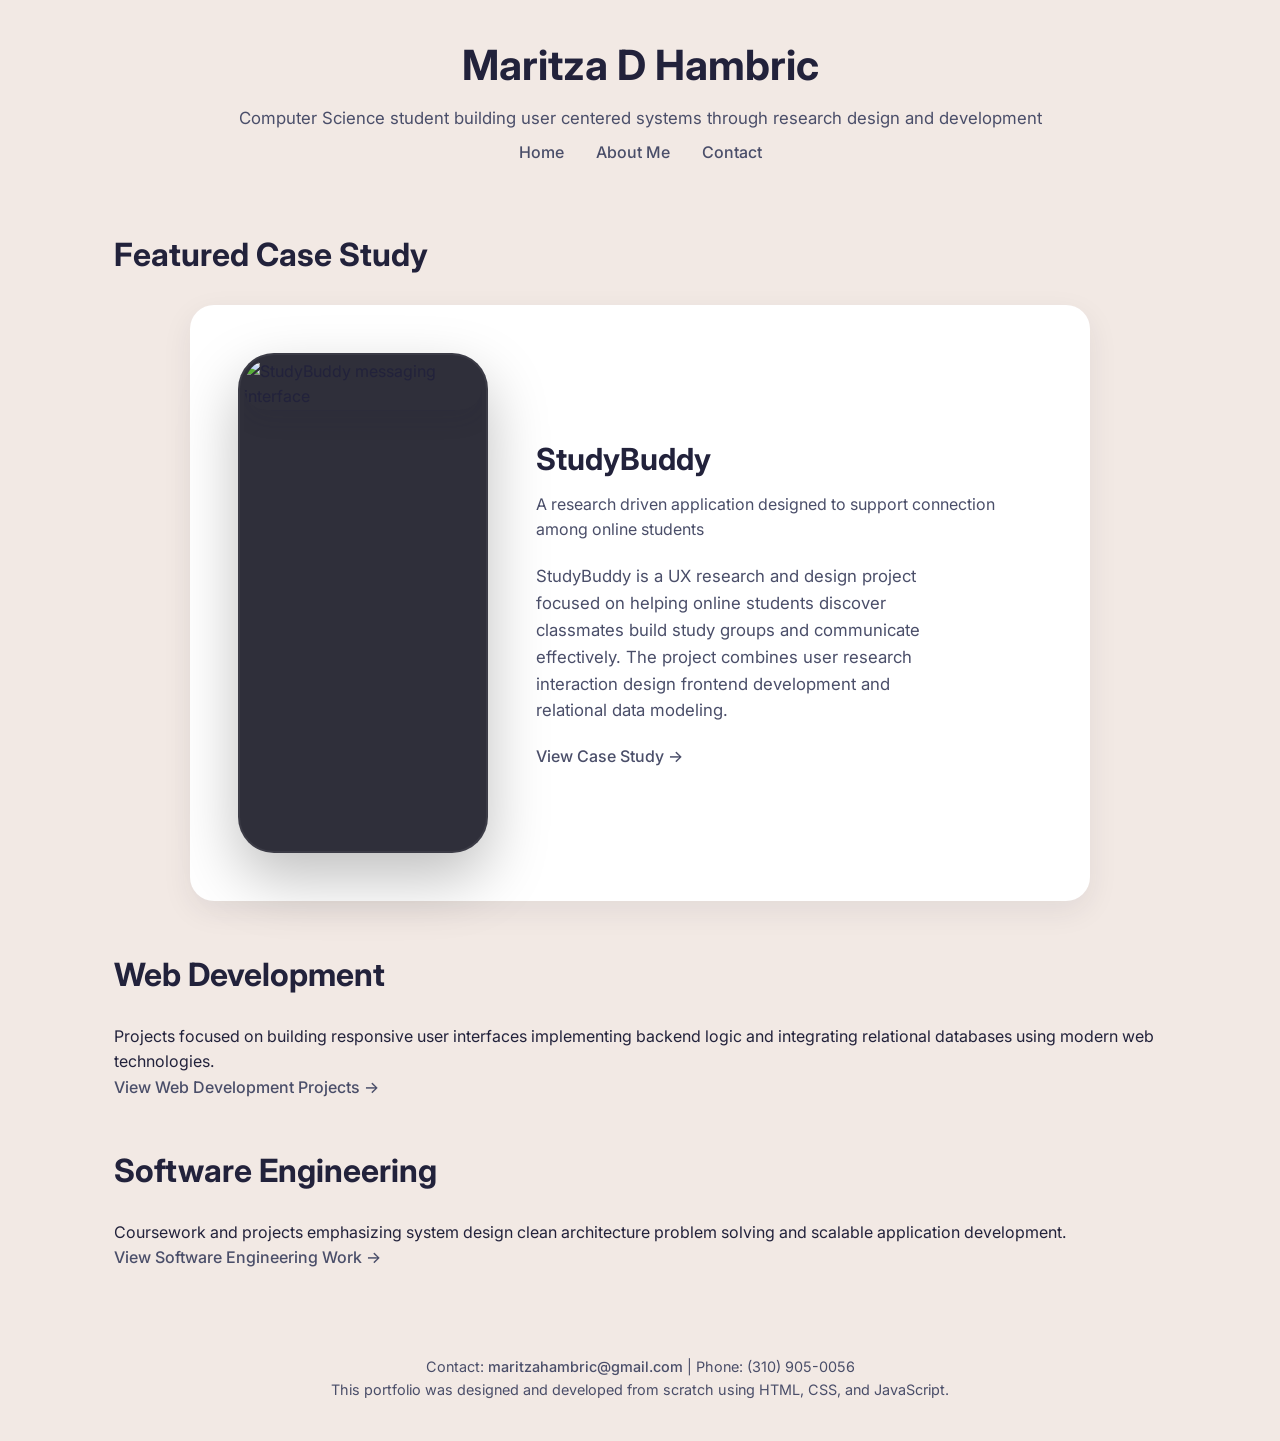
==== index.html @ 70a24f44 "Rename Index.html to index.html" ====
<!DOCTYPE html>
<html lang="en">
<head>
  <meta charset="UTF-8" />
  <meta name="viewport" content="width=device-width, initial-scale=1" />

  <title>Home – Maritza Hambric Portfolio </title>

  <link href="https://fonts.googleapis.com/css2?family=Inter:wght@400;500;600;700&display=swap" rel="stylesheet">
  <link rel="stylesheet" href="styles.css" />
</head>

<body>
  <!-- Header -->
  <header>
    <h1>Maritza D Hambric</h1>
    <p class="hero-subtitle">
      Computer Science student building user centered systems through research design and development
    </p>
    
    

    <nav>
      <ul>
        <li><a href="index.html">Home</a></li>
        <li><a href="about.html">About Me</a></li>
        <li><a href="contact.html">Contact</a></li>
      </ul>
    </nav>
  </header>

  <!-- Case Study -->
  <section id="case-studies">
    <h2>Featured Case Study</h2>

    <div class="case-study-card">
      <figure>
        <div class="phone-frame">
          <div class="prototype-phone">
            <img
              src="images/Messanger.png"
              alt="StudyBuddy messaging interface"
            />
          </div>
        </div>
      </figure>

      <div class="case-study-content">
        <h3>StudyBuddy</h3>
        <p class="case-study-tagline">
          A research driven application designed to support connection among online students
        </p>

        <p class="short-description">
          StudyBuddy is a UX research and design project focused on helping online students
          discover classmates build study groups and communicate effectively.
          The project combines user research interaction design frontend development
          and relational data modeling.
        </p>

        <a href="studybuddy.html" class="read-more">View Case Study</a>
      </div>
    </div>
  </section>

  <!-- Web Development -->
  <section id="web-development">
    <h2>Web Development</h2>
    <p>
      Projects focused on building responsive user interfaces implementing backend logic
      and integrating relational databases using modern web technologies.
    </p>
    <a
      href="https://github.com/your-username/your-project"
      target="_blank"
      class="project-link"
    >
      View Web Development Projects
    </a>
  </section>

  <!-- Software Engineering -->
  <section id="software-engineering">
    <h2>Software Engineering</h2>
    <p>
      Coursework and projects emphasizing system design clean architecture
      problem solving and scalable application development.
    </p>
    <a
      href="https://github.com/your-username/your-software-engineering-project"
      target="_blank"
      class="project-link"
    >
      View Software Engineering Work
    </a>
  </section>

  <!-- Footer -->
  <footer>
    
    <p>
      Contact:
      <a href="mailto:maritzahambric@gmail.com">maritzahambric@gmail.com</a>
      | Phone: (310) 905-0056
    </p>

    <p>
    This portfolio was designed and developed from scratch using HTML, CSS, and JavaScript.
    </p>
  </footer>
</body>
</html>
---- styles.css ----
/* Reset */
* {
  margin: 0;
  padding: 0;
  box-sizing: border-box;
}

/* Theme variables */
:root {
  --bg-main: #f2e9e4;
  --bg-surface: #ffffff;

  --text-primary: #22223b;
  --text-secondary: #4a4e69;

  --accent: #4a4e69;
  --accent-hover: #22223b;

  --border-light: #e5e0dc;

  --shadow-soft: 0 10px 30px rgba(34, 34, 59, 0.08);
  --shadow-hover: 0 20px 40px rgba(34, 34, 59, 0.12);
}

/* Base styles */
body {
  font-family: 'Inter', system-ui, -apple-system, BlinkMacSystemFont, sans-serif;
  line-height: 1.6;
  background-color: var(--bg-main);
  color: var(--text-primary);
}

/* Header */
header {
  padding: 2rem 1rem 1.25rem;
  text-align: center;
  
}

header h1 {
  font-size: 2.6rem;
  font-weight: 700;
  margin-bottom: 0.4rem;
}

.hero-subtitle {
  font-size: 1.05rem;
  color: var(--text-secondary);
  margin-bottom: 0.5rem;
  
}

/* Navigation */
nav ul {
  list-style: none;
  display: flex;
  justify-content: center;
  gap: 2rem;
  
}

nav a {
  text-decoration: none;
  font-weight: 500;
  color: var(--text-secondary);
  transition: color 0.2s ease;
  
}

nav a:hover {
  color: var(--accent-hover);
}

/* Main layout */
section {
  max-width: 1100px;
  margin: 2.75rem auto;
  padding: 0 1.5rem;
}

main.about-container {
  max-width: 900px;
  margin: 1rem auto 4rem;
  padding: 0 1.5rem;
}

/* Headings */
h2 {
  font-size: 2rem;
  font-weight: 700;
  margin-bottom: 1.5rem;
}

/* Case study card (home page) */
.case-study-card {
  max-width: 900px;
  margin: 0 auto 3rem;
  background-color: var(--bg-surface);
  padding: 3rem;
  border-radius: 24px;
  box-shadow: var(--shadow-soft);

  display: grid;
  grid-template-columns: auto 1fr;
  align-items: center;
  gap: 3rem;

  transition: transform 0.25s ease, box-shadow 0.25s ease;
}

.case-study-card:hover {
  transform: translateY(-4px);
  box-shadow: var(--shadow-hover);
}

.case-study-card figure {
  max-width: 260px;
}

.case-study-card img {
  width: 100%;
  height: auto;
  border-radius: 22px;
  object-fit: contain;
  box-shadow: 0 8px 24px rgba(34, 34, 59, 0.12);
}

.case-study-content {
  display: flex;
  flex-direction: column;
}

.case-study-card h3 {
  font-size: 1.9rem;
  font-weight: 700;
  margin-bottom: 0.5rem;
}

.case-study-tagline {
  font-size: 1rem;
  color: var(--text-secondary);
  margin-bottom: 1.25rem;
}

.short-description {
  font-size: 1.05rem;
  color: var(--text-secondary);
  max-width: 420px;
  margin-bottom: 1.25rem;
}

/* Case study page sections */
.about-section {
  background-color: var(--bg-surface);
  padding: 2.25rem;
  border-radius: 24px;
  box-shadow: var(--shadow-soft);
  margin-bottom: 2.25rem;
}

.section-title {
  font-size: 1.35rem;
  font-weight: 600;
  margin-bottom: 1.25rem;
  padding-bottom: 0.5rem;
  border-bottom: 1px solid var(--border-light);
}

.about-section p {
  font-size: 1.05rem;
  color: var(--text-secondary);
  margin-bottom: 1rem;
}

/* Prototype grid */
.figma-screens {
  display: grid;
  grid-template-columns: repeat(3, 1fr);
  gap: 2.5rem;
  justify-items: center;
  margin-top: 2rem;
}

.figma-screens figure {
  text-align: center;
}

.figma-screens img {
  width: 100%;
  max-width: 160px;
  border-radius: 18px;
  box-shadow: var(--shadow-soft);
}

.figma-screens figcaption {
  margin-top: 0.5rem;
  font-size: 0.9rem;
  color: var(--text-secondary);
}

/* Wireframes */

.wireframe-row {
  display: flex;
  justify-content: center;
  gap: 2rem;
  margin-top: 2rem;
  flex-wrap: wrap;
}

.wireframe-row img {
  width: 50%;
  max-width: 240px;
  height: auto;
  border-radius: 16px;
  box-shadow: var(--shadow-soft);
}


/* Links */
.read-more,
.project-link {
  background: none;
  border: none;
  padding: 0;
  font-weight: 500;
  color: var(--accent);
  text-decoration: none;
}

.read-more:hover,
.project-link:hover {
  color: var(--accent-hover);
}

.read-more::after,
.project-link::after {
  content: " →";
}

a {
  color: var(--accent);
  text-decoration: none;
}

a:hover {
  text-decoration: underline;
}

/* Footer */
footer {
  text-align: center;
  padding: 2.5rem 1rem;
  font-size: 0.9rem;
  color: var(--text-secondary);
}

footer a {
  font-weight: 500;
  color: var(--accent);
}

footer a:hover {
  color: var(--accent-hover);
}

/* Responsive */
@media (max-width: 768px) {
  .case-study-card {
    grid-template-columns: 1fr;
    text-align: center;
    padding: 2.25rem;
  }

  .case-study-card figure {
    margin: 0 auto 1.5rem;
  }

  .figma-screens {
    grid-template-columns: repeat(2, 1fr);
  }
}

/* Key prototype row */
.prototype-row {
  display: flex;
  justify-content: center;
  align-items: flex-start;
  gap: 2.5rem;
  margin-top: 2rem;
  flex-wrap: wrap;
}

.prototype-row figure {
  text-align: center;
}

.prototype-row img {
  width: 100%;
  max-width: 300px;
  height: auto;
  border-radius: 30px;
  box-shadow: var(--shadow-soft);
}

.prototype-row figcaption {
  margin-top: 0.5rem;
  font-size: 0.9rem;
  color: var(--text-secondary);
}

/* Prototype card background */
.prototype-row figure {
  background-color: var(--bg-surface);
  padding: 1.25rem 1.25rem 1.5rem;
  border-radius: 24px;
  box-shadow: var(--shadow-soft);
  display: flex;
  flex-direction: column;
  align-items: center;
}


/* Contact page form layout */
#contact-form {
  display: grid;
  grid-template-columns: 1fr;
  gap: 1.25rem;
  max-width: 500px;
  margin: 0 auto;
}

/* Labels */
#contact-form label {
  font-size: 0.95rem;
  font-weight: 500;
  color: var(--text-secondary);
}

/* Inputs & textarea */
#contact-form input,
#contact-form textarea {
  width: 100%;
  padding: 0.75rem 0.85rem;
  font-size: 0.95rem;
  border-radius: 10px;
  border: 1px solid var(--border-light);
  font-family: inherit;
}

#contact-form textarea {
  resize: vertical;
  min-height: 120px;
}

/* Submit button */
.submit-button {
  margin-top: 0.5rem;
  padding: 0.75rem 1.25rem;
  font-size: 0.95rem;
  font-weight: 600;
  border-radius: 999px;
  border: none;
  background-color: var(--accent);
  color: white;
  cursor: pointer;
  align-self: flex-start;
}

.submit-button:hover {
  background-color: var(--accent-hover);
}

/* Center text sections on contact page */
.about-section p {
  max-width: 600px;
  margin: 0 auto;
}

/* Scrollable prototype phone */
.prototype-phone {
  width: 220px;
  height: 460px;
  border-radius: 28px;
  overflow-y: auto;
  
 

  /* Hide scrollbar (cross-browser) */
  scrollbar-width: none;        /* Firefox */
  -ms-overflow-style: none;     /* IE & Edge */
}

/* Hide scrollbar (Chrome, Safari) */
.prototype-phone::-webkit-scrollbar {
  display: none;
}

/* Image inside phone */
.prototype-phone img {
  width: 300%;
  height: auto;
  display: block;
}

/* Phone frame wrapper */
.phone-frame {
  width: 250px;
  height: 500px;
  background: #2f2f3a; /* dark phone body */
  border-radius: 36px;
  padding: 6px;

  display: flex;
  align-items: center;
  justify-content: center;

  box-shadow:
    0 25px 60px rgba(0, 0, 0, 0.25),
    inset 0 0 0 2px rgba(255, 255, 255, 0.06);
}

/* Inner scrollable screen */
.prototype-phone {
  width: 100%;
  height: 100%;
  background: FFC107;
  border-radius: 28px;
  overflow-y: auto;

  scrollbar-width: none;
  -ms-overflow-style: none;
}

.prototype-phone::-webkit-scrollbar {
  display: none;
}

.prototype-phone img {
  width: 100%;
  height: auto;
  display: block;
}

/* Figma prototype embed */
.figma-embed {
  margin-top: 2rem;
  width: 100%;
  height: 700px;
  border-radius: 24px;
  overflow: hidden;
  box-shadow: var(--shadow-soft);
}

.figma-embed iframe {
  width: 100%;
  height: 100%;
  border: none;
}

/* Prototype explanation text */
.prototype-intro {
  max-width: 640px;
  margin: 0 auto 1rem;
  font-size: 1.05rem;
  color: var(--text-secondary);
  text-align: center;
}

.prototype-points {
  max-width: 560px;
  margin: 0 auto 1.5rem;
  padding-left: 1.2rem;
  color: var(--text-secondary);
}

.prototype-points li {
  margin-bottom: 0.5rem;
  line-height: 1.5;
}

.prototype-note {
  max-width: 560px;
  margin: 0 auto 2rem;
  font-size: 0.95rem;
  color: var(--text-secondary);
  text-align: center;
}


.prototype-hint {
  text-align: center;
  font-size: 0.9rem;
  color: var(--text-secondary);
  margin-bottom: 1rem;
}

.about-list {
  margin-top: 0.75rem;
  padding-left: 1.25rem;
}

.about-list li {
  margin-bottom: 0.6rem;
  line-height: 1.5;
}
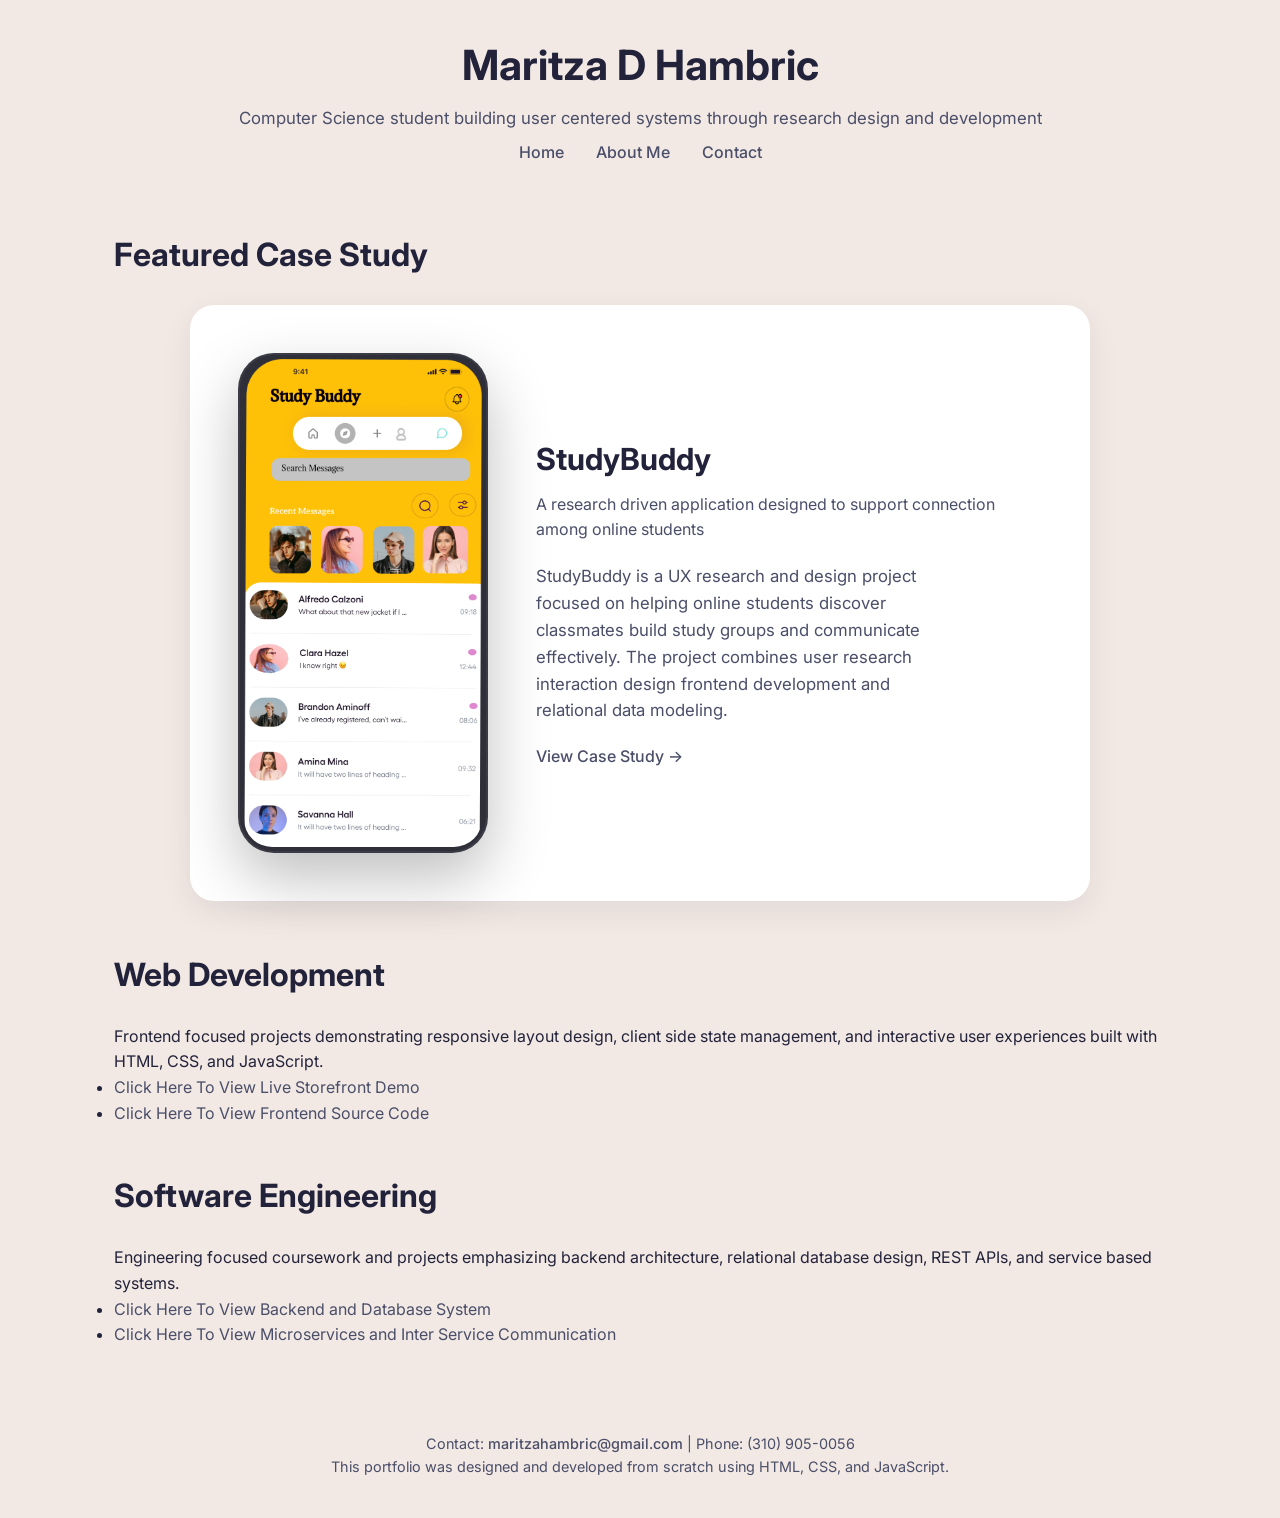
==== commit eb565825: "Add files via upload" ====
--- a/index.html
+++ b/index.html
@@ -67,33 +67,49 @@
   <section id="web-development">
     <h2>Web Development</h2>
     <p>
-      Projects focused on building responsive user interfaces implementing backend logic
-      and integrating relational databases using modern web technologies.
+      Frontend focused projects demonstrating responsive layout design,
+      client side state management, and interactive user experiences
+      built with HTML, CSS, and JavaScript.
     </p>
-    <a
-      href="https://github.com/your-username/your-project"
-      target="_blank"
-      class="project-link"
-    >
-      View Web Development Projects
-    </a>
-  </section>
+    
+    <ul>
+      <li>
+      <a href="https://exotic-fruit-frontend.vercel.app/" target="_blank">
+  Click Here To View Live Storefront Demo 
+      </li>
+    </ul>
+    
+    <ul>
+      <li>
+      <a href="https://github.com/mhambric/exotic-fruit-frontend" target="_blank">
+      Click Here To View Frontend Source Code 
+      </a>
+      </li>
+    </ul>
+</section>
 
   <!-- Software Engineering -->
   <section id="software-engineering">
-    <h2>Software Engineering</h2>
-    <p>
-      Coursework and projects emphasizing system design clean architecture
-      problem solving and scalable application development.
-    </p>
-    <a
-      href="https://github.com/your-username/your-software-engineering-project"
-      target="_blank"
-      class="project-link"
-    >
-      View Software Engineering Work
-    </a>
-  </section>
+  <h2>Software Engineering</h2>
+
+  <p>
+    Engineering focused coursework and projects emphasizing backend architecture,
+    relational database design, REST APIs, and service based systems.
+  </p>
+
+  <ul>
+    <li>
+      <a href="https://github.com/mhambric/exotic-fruit-system" target="_blank">
+        Click Here To View Backend and Database System
+      </a>
+    </li>
+    <li>
+      <a href="https://github.com/mhambric/exotic-fruit-microservices" target="_blank">
+        Click Here To View Microservices and Inter Service Communication
+      </a>
+    </li>
+  </ul>
+</section>
 
   <!-- Footer -->
   <footer>
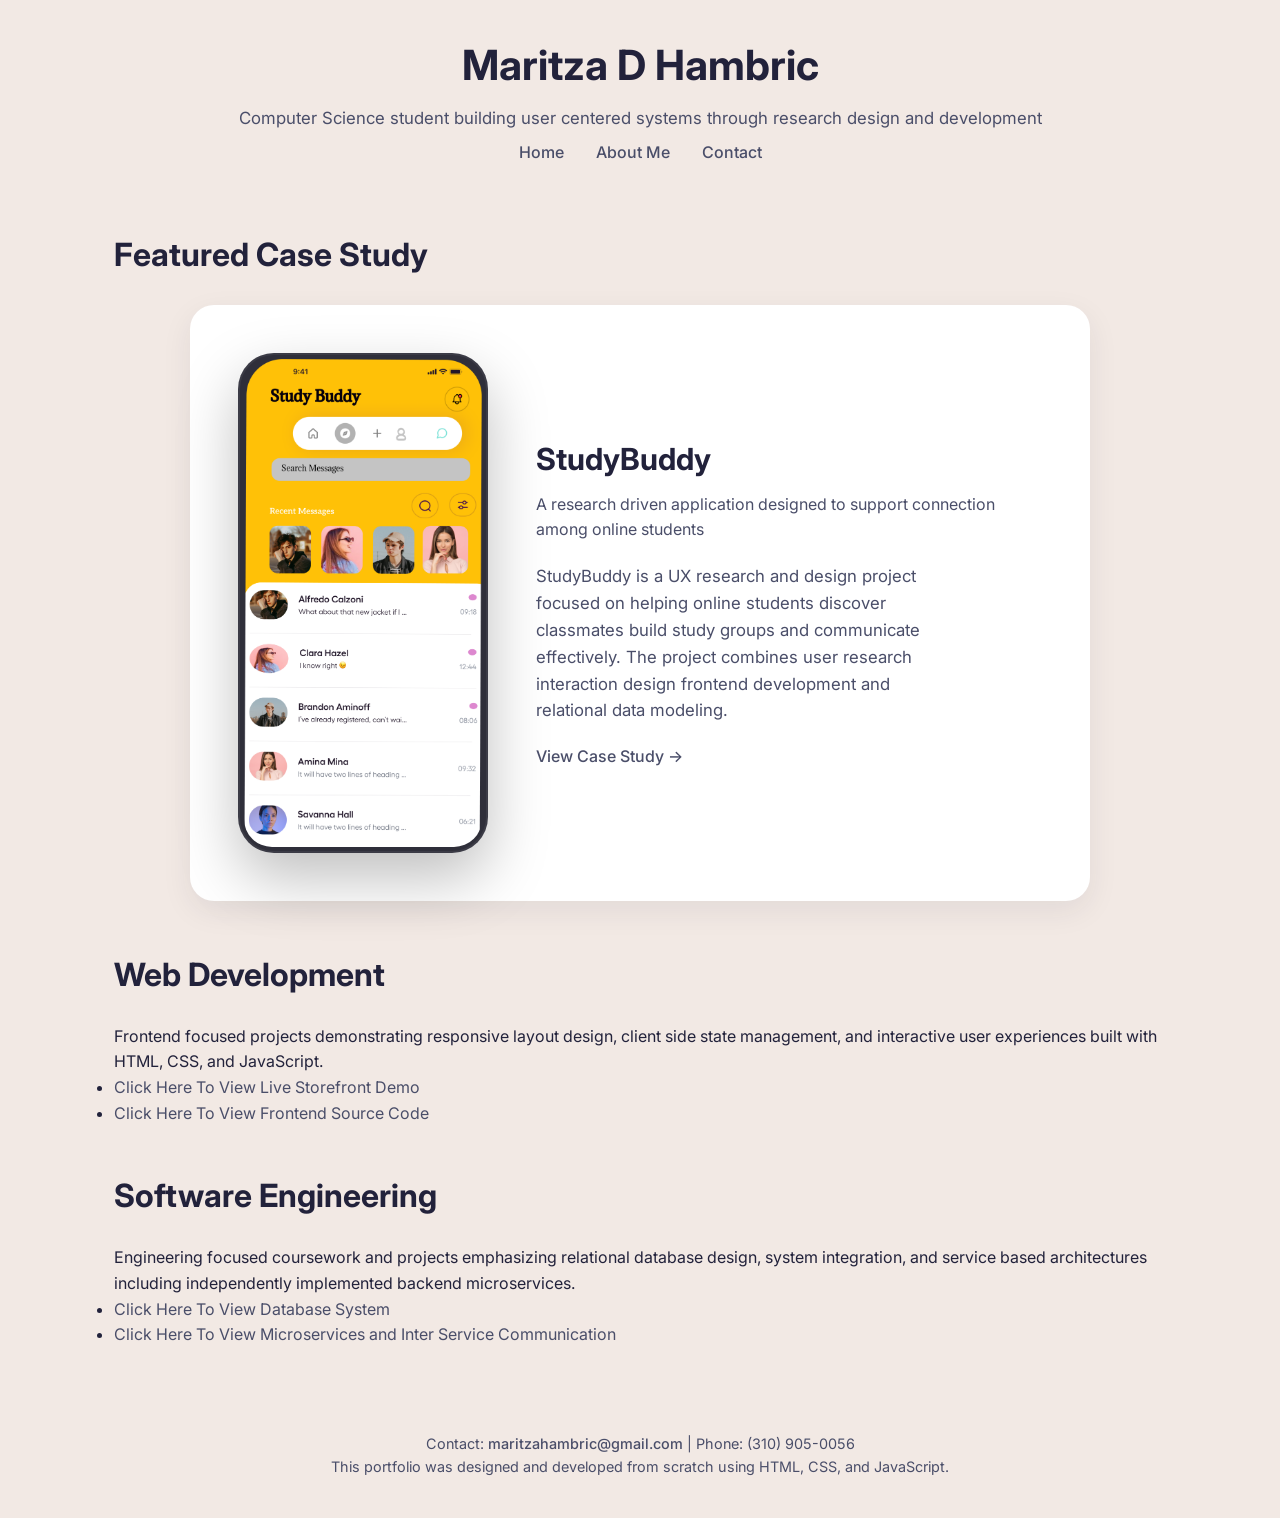
==== commit 30a23c25: "Revise software engineering section in index.html Updated the description of software engineering co" ====
--- a/index.html
+++ b/index.html
@@ -93,14 +93,15 @@
   <h2>Software Engineering</h2>
 
   <p>
-    Engineering focused coursework and projects emphasizing backend architecture,
-    relational database design, REST APIs, and service based systems.
+    Engineering focused coursework and projects emphasizing relational database design,
+    system integration, and service based architectures including independently
+    implemented backend microservices.
   </p>
 
   <ul>
     <li>
-      <a href="https://github.com/mhambric/exotic-fruit-system" target="_blank">
-        Click Here To View Backend and Database System
+      <a href="https://github.com/mhambric/exotic-fruit-database" target="_blank">
+        Click Here To View Database System
       </a>
     </li>
     <li>
--- a/styles.css
+++ b/styles.css
@@ -504,3 +504,40 @@
   margin-bottom: 0.6rem;
   line-height: 1.5;
 }
+
+/* Contact form layout */
+#contact form {
+  display: flex;
+  flex-direction: column;
+  gap: 12px;
+  max-width: 500px;
+  margin: 0 auto;
+}
+
+/* Contact form labels */
+#contact label {
+  font-weight: 500;
+  margin-top: 8px;
+}
+
+/* Contact form inputs and textarea */
+#contact input,
+#contact textarea {
+  width: 100%;
+  padding: 10px 12px;
+  font-size: 1rem;
+  border-radius: 6px;
+  border: 1px solid #ccc;
+  font-family: inherit;
+}
+
+/* Textarea behavior */
+#contact textarea {
+  resize: vertical;
+}
+
+/* Submit button alignment */
+.submit-button {
+  margin-top: 16px;
+  align-self: flex-start;
+}
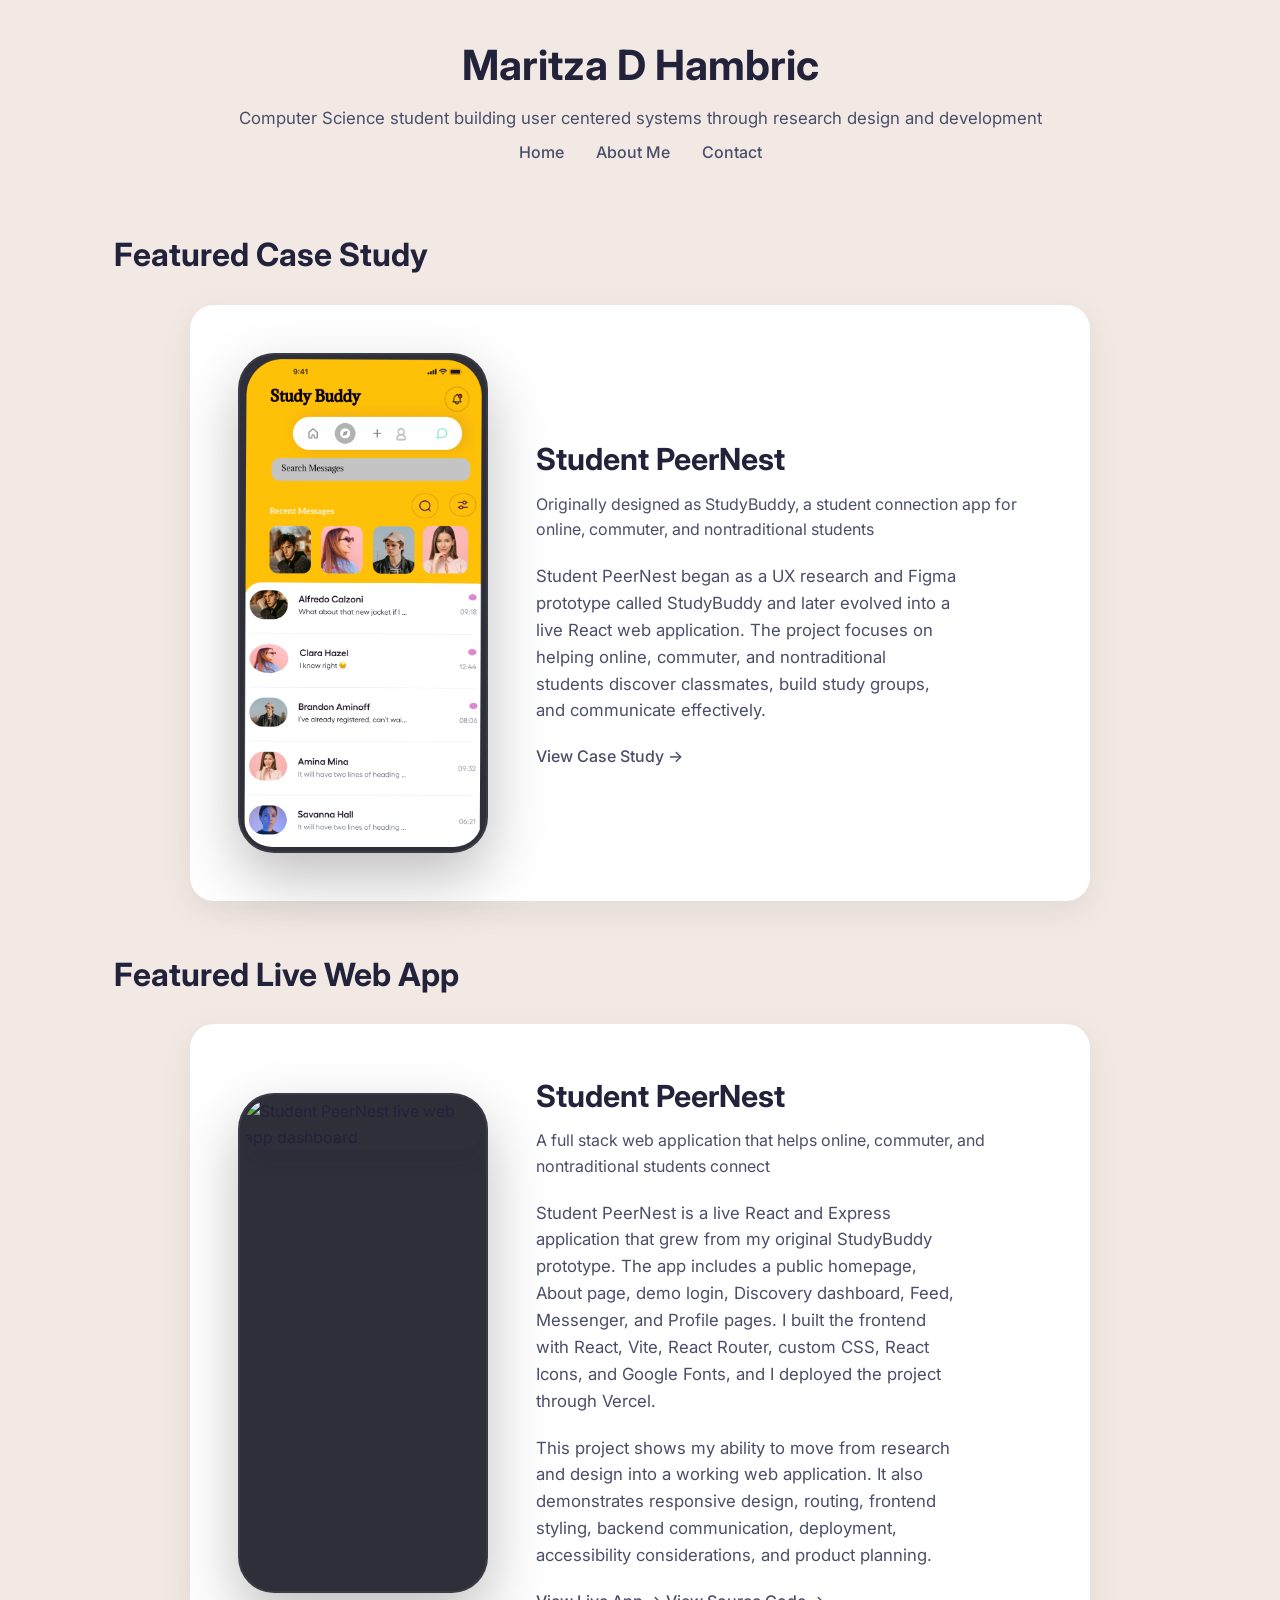
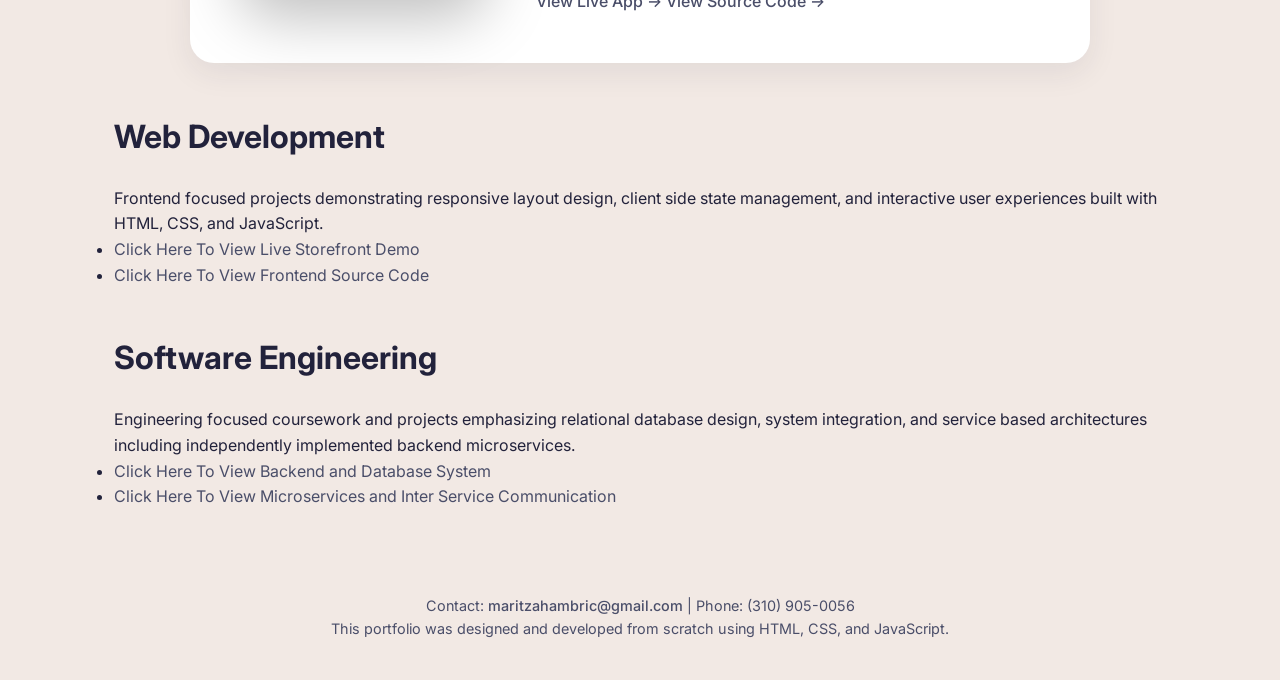
==== commit 3b4b5570: "Update portfolio with Student PeerNest project" ====
--- a/index.html
+++ b/index.html
@@ -4,7 +4,7 @@
   <meta charset="UTF-8" />
   <meta name="viewport" content="width=device-width, initial-scale=1" />
 
-  <title>Home – Maritza Hambric Portfolio </title>
+  <title>Home – Maritza Hambric Portfolio</title>
 
   <link href="https://fonts.googleapis.com/css2?family=Inter:wght@400;500;600;700&display=swap" rel="stylesheet">
   <link rel="stylesheet" href="styles.css" />
@@ -17,8 +17,6 @@
     <p class="hero-subtitle">
       Computer Science student building user centered systems through research design and development
     </p>
-    
-    
 
     <nav>
       <ul>
@@ -46,19 +44,76 @@
       </figure>
 
       <div class="case-study-content">
-        <h3>StudyBuddy</h3>
+        <h3>Student PeerNest</h3>
         <p class="case-study-tagline">
-          A research driven application designed to support connection among online students
+            Originally designed as StudyBuddy, a student connection app for online, commuter, and nontraditional students
         </p>
 
         <p class="short-description">
-          StudyBuddy is a UX research and design project focused on helping online students
-          discover classmates build study groups and communicate effectively.
-          The project combines user research interaction design frontend development
-          and relational data modeling.
+            Student PeerNest began as a UX research and Figma prototype called StudyBuddy and later evolved into a live React web application.
+            The project focuses on helping online, commuter, and nontraditional students discover classmates, build study groups, and communicate effectively.
+
         </p>
 
-        <a href="studybuddy.html" class="read-more">View Case Study</a>
+        <a href="student-peernest.html" class="read-more">View Case Study</a>
+      </div>
+    </div>
+  </section>
+
+  <!-- Student PeerNest Live Project -->
+  <section id="student-peernest">
+    <h2>Featured Live Web App</h2>
+
+    <div class="case-study-card">
+      <figure>
+        <div class="phone-frame">
+          <div class="prototype-phone">
+            <img
+              src="images/student-peernest.png"
+              alt="Student PeerNest live web app dashboard"
+            />
+          </div>
+        </div>
+      </figure>
+
+      <div class="case-study-content">
+        <h3>Student PeerNest</h3>
+
+        <p class="case-study-tagline">
+          A full stack web application that helps online, commuter, and nontraditional students connect
+        </p>
+
+        <p class="short-description">
+          Student PeerNest is a live React and Express application that grew from my original
+          StudyBuddy prototype. The app includes a public homepage, About page, demo login,
+          Discovery dashboard, Feed, Messenger, and Profile pages. I built the frontend with
+          React, Vite, React Router, custom CSS, React Icons, and Google Fonts, and I deployed
+          the project through Vercel.
+        </p>
+
+        <p class="short-description">
+          This project shows my ability to move from research and design into a working web
+          application. It also demonstrates responsive design, routing, frontend styling,
+          backend communication, deployment, accessibility considerations, and product planning.
+        </p>
+
+        <div class="project-links">
+          <a
+            href="https://student-peernest-rho.vercel.app"
+            target="_blank"
+            class="read-more"
+          >
+            View Live App
+          </a>
+
+          <a
+            href="https://github.com/mhambric/Student-PeerNest"
+            target="_blank"
+            class="read-more secondary-link"
+          >
+            View Source Code
+          </a>
+        </div>
       </div>
     </div>
   </section>
@@ -71,50 +126,51 @@
       client side state management, and interactive user experiences
       built with HTML, CSS, and JavaScript.
     </p>
-    
+
     <ul>
       <li>
-      <a href="https://exotic-fruit-frontend.vercel.app/" target="_blank">
-  Click Here To View Live Storefront Demo 
+        <a href="https://exotic-fruit-frontend.vercel.app/" target="_blank">
+          Click Here To View Live Storefront Demo
+        </a>
       </li>
     </ul>
-    
+
     <ul>
       <li>
-      <a href="https://github.com/mhambric/exotic-fruit-frontend" target="_blank">
-      Click Here To View Frontend Source Code 
-      </a>
+        <a href="https://github.com/mhambric/exotic-fruit-frontend" target="_blank">
+          Click Here To View Frontend Source Code
+        </a>
       </li>
     </ul>
-</section>
+  </section>
 
   <!-- Software Engineering -->
   <section id="software-engineering">
-  <h2>Software Engineering</h2>
+    <h2>Software Engineering</h2>
 
-  <p>
-    Engineering focused coursework and projects emphasizing relational database design,
-    system integration, and service based architectures including independently
-    implemented backend microservices.
-  </p>
+    <p>
+      Engineering focused coursework and projects emphasizing relational database design,
+      system integration, and service based architectures including independently
+      implemented backend microservices.
+    </p>
 
-  <ul>
-    <li>
-      <a href="https://github.com/mhambric/exotic-fruit-database" target="_blank">
-        Click Here To View Database System
-      </a>
-    </li>
-    <li>
-      <a href="https://github.com/mhambric/exotic-fruit-microservices" target="_blank">
-        Click Here To View Microservices and Inter Service Communication
-      </a>
-    </li>
-  </ul>
-</section>
+    <ul>
+      <li>
+        <a href="https://github.com/mhambric/exotic-fruit-database" target="_blank">
+          Click Here To View Backend and Database System
+        </a>
+      </li>
+
+      <li>
+        <a href="https://github.com/mhambric/exotic-fruit-microservices" target="_blank">
+          Click Here To View Microservices and Inter Service Communication
+        </a>
+      </li>
+    </ul>
+  </section>
 
   <!-- Footer -->
   <footer>
-    
     <p>
       Contact:
       <a href="mailto:maritzahambric@gmail.com">maritzahambric@gmail.com</a>
@@ -122,8 +178,8 @@
     </p>
 
     <p>
-    This portfolio was designed and developed from scratch using HTML, CSS, and JavaScript.
+      This portfolio was designed and developed from scratch using HTML, CSS, and JavaScript.
     </p>
   </footer>
 </body>
-</html>
+</html>
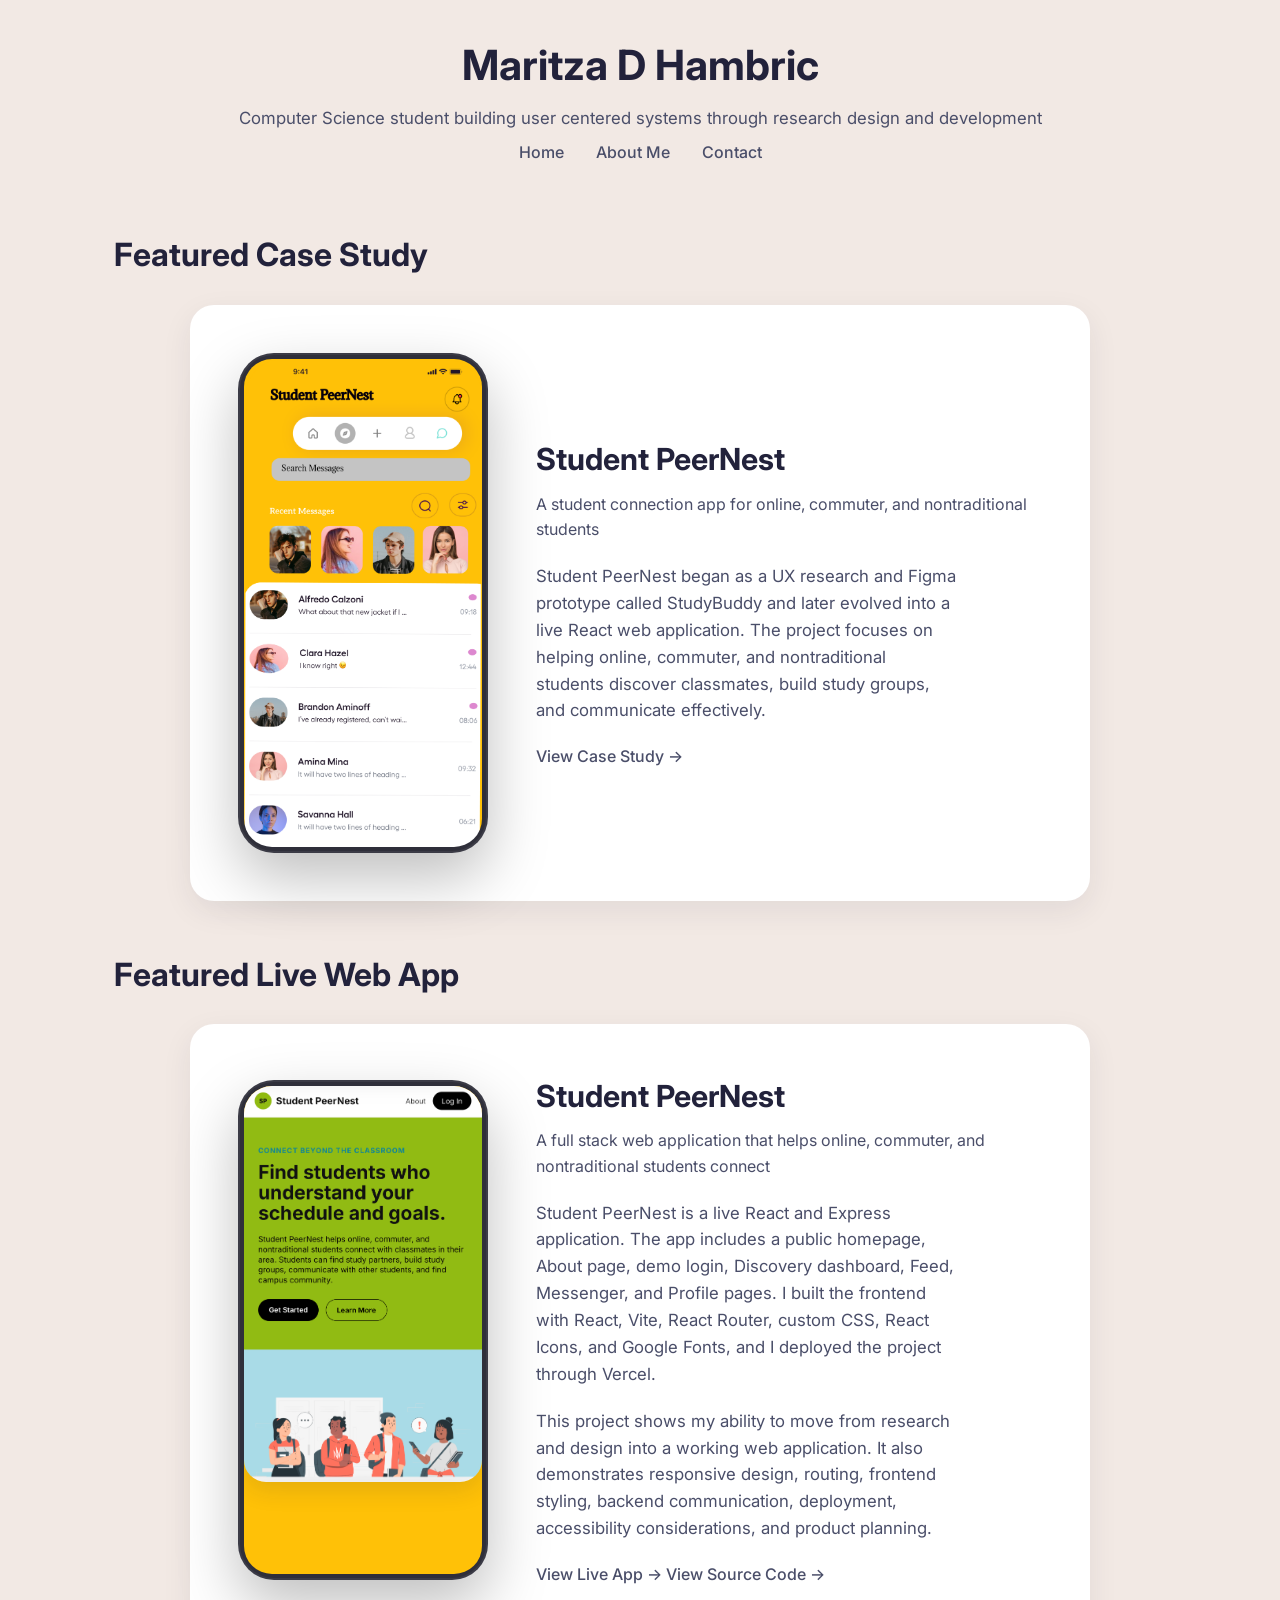
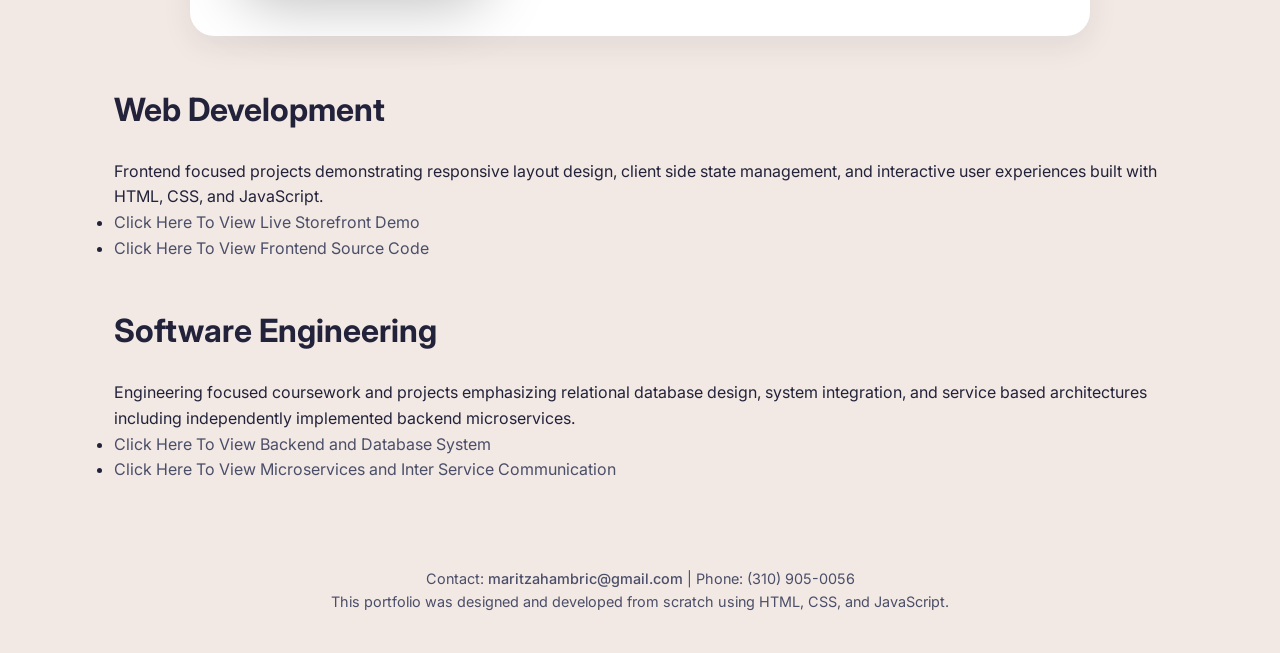
==== commit cf1c5701: "Clean up Student PeerNest portfolio references" ====
--- a/index.html
+++ b/index.html
@@ -37,7 +37,7 @@
           <div class="prototype-phone">
             <img
               src="images/Messanger.png"
-              alt="StudyBuddy messaging interface"
+              alt="Student PeerNest messaging interface"
             />
           </div>
         </div>
@@ -46,7 +46,7 @@
       <div class="case-study-content">
         <h3>Student PeerNest</h3>
         <p class="case-study-tagline">
-            Originally designed as StudyBuddy, a student connection app for online, commuter, and nontraditional students
+            A student connection app for online, commuter, and nontraditional students
         </p>
 
         <p class="short-description">
@@ -84,8 +84,7 @@
         </p>
 
         <p class="short-description">
-          Student PeerNest is a live React and Express application that grew from my original
-          StudyBuddy prototype. The app includes a public homepage, About page, demo login,
+          Student PeerNest is a live React and Express application. The app includes a public homepage, About page, demo login,
           Discovery dashboard, Feed, Messenger, and Profile pages. I built the frontend with
           React, Vite, React Router, custom CSS, React Icons, and Google Fonts, and I deployed
           the project through Vercel.
--- a/styles.css
+++ b/styles.css
@@ -34,7 +34,7 @@
 header {
   padding: 2rem 1rem 1.25rem;
   text-align: center;
-  
+
 }
 
 header h1 {
@@ -47,7 +47,7 @@
   font-size: 1.05rem;
   color: var(--text-secondary);
   margin-bottom: 0.5rem;
-  
+
 }
 
 /* Navigation */
@@ -56,7 +56,7 @@
   display: flex;
   justify-content: center;
   gap: 2rem;
-  
+
 }
 
 nav a {
@@ -64,7 +64,7 @@
   font-weight: 500;
   color: var(--text-secondary);
   transition: color 0.2s ease;
-  
+
 }
 
 nav a:hover {
@@ -383,8 +383,8 @@
   height: 460px;
   border-radius: 28px;
   overflow-y: auto;
-  
- 
+
+
 
   /* Hide scrollbar (cross-browser) */
   scrollbar-width: none;        /* Firefox */
@@ -424,7 +424,7 @@
 .prototype-phone {
   width: 100%;
   height: 100%;
-  background: FFC107;
+  background: #ffc107;
   border-radius: 28px;
   overflow-y: auto;
 
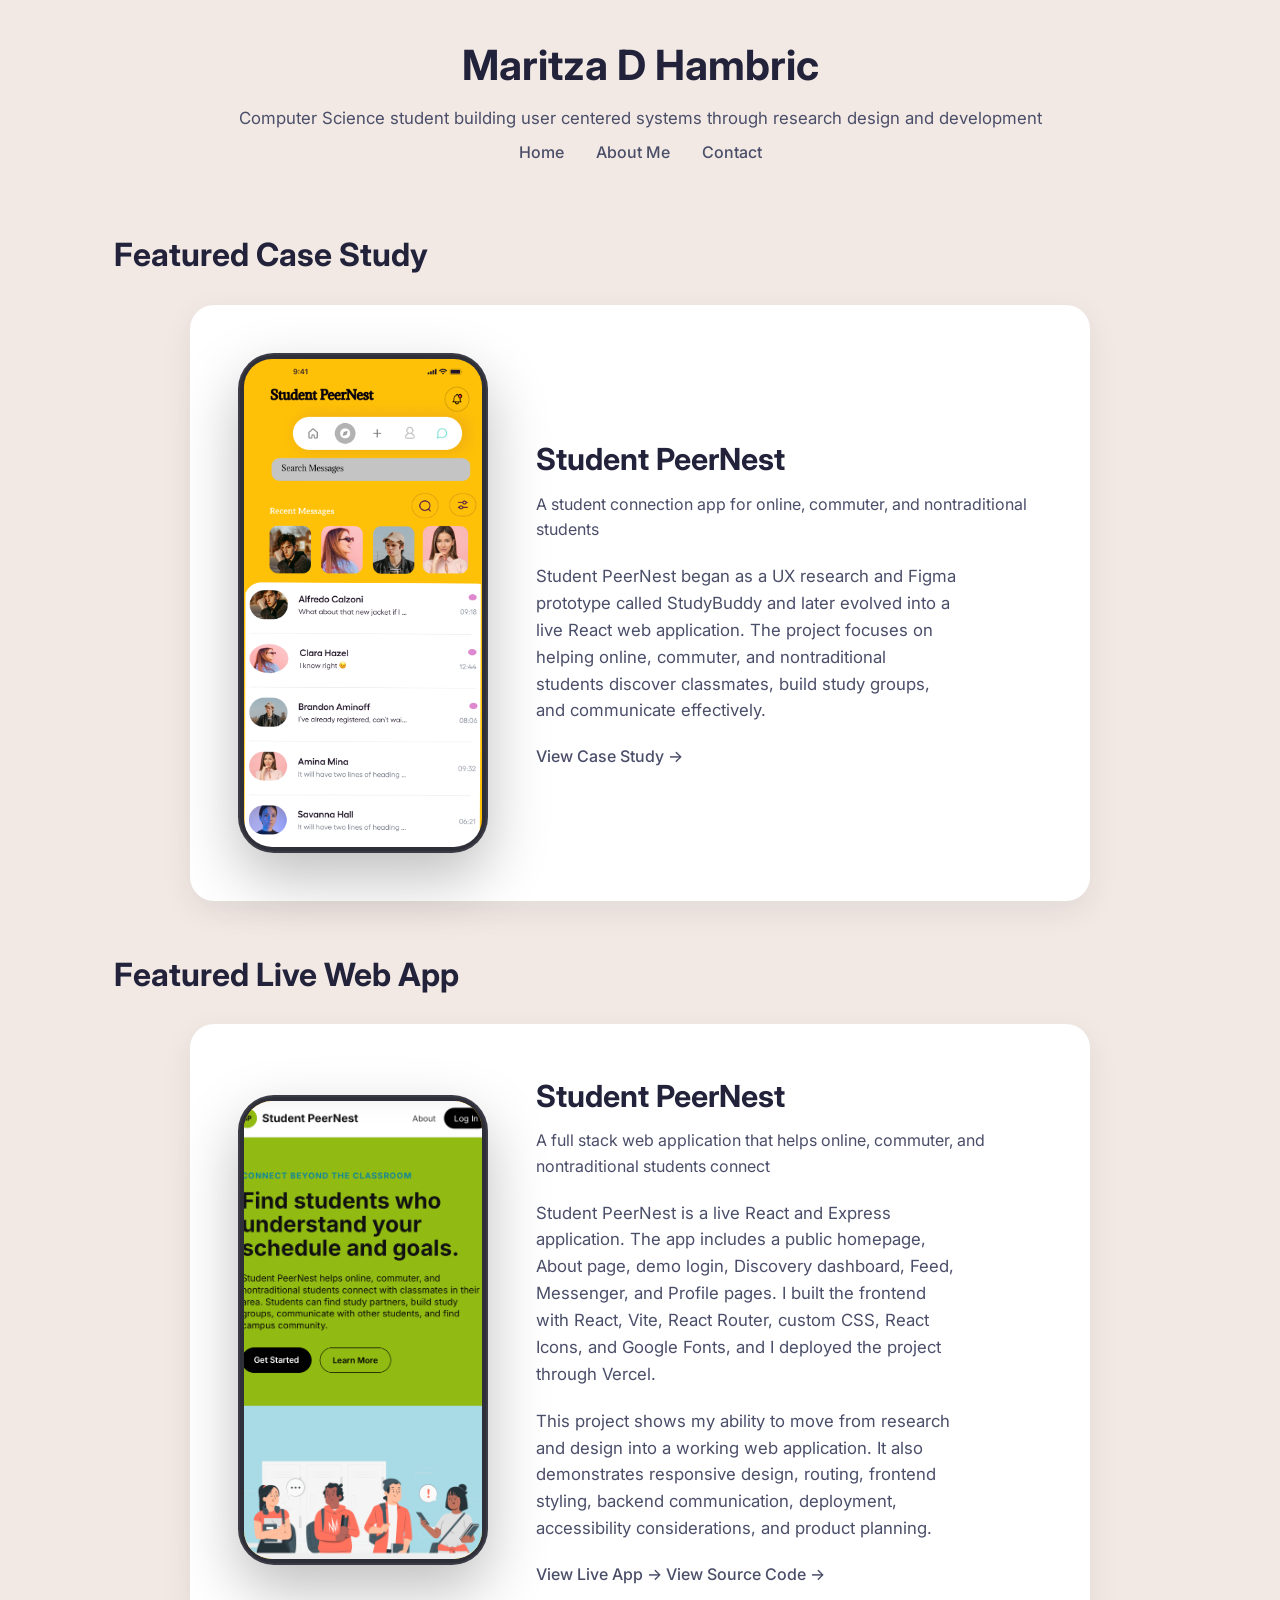
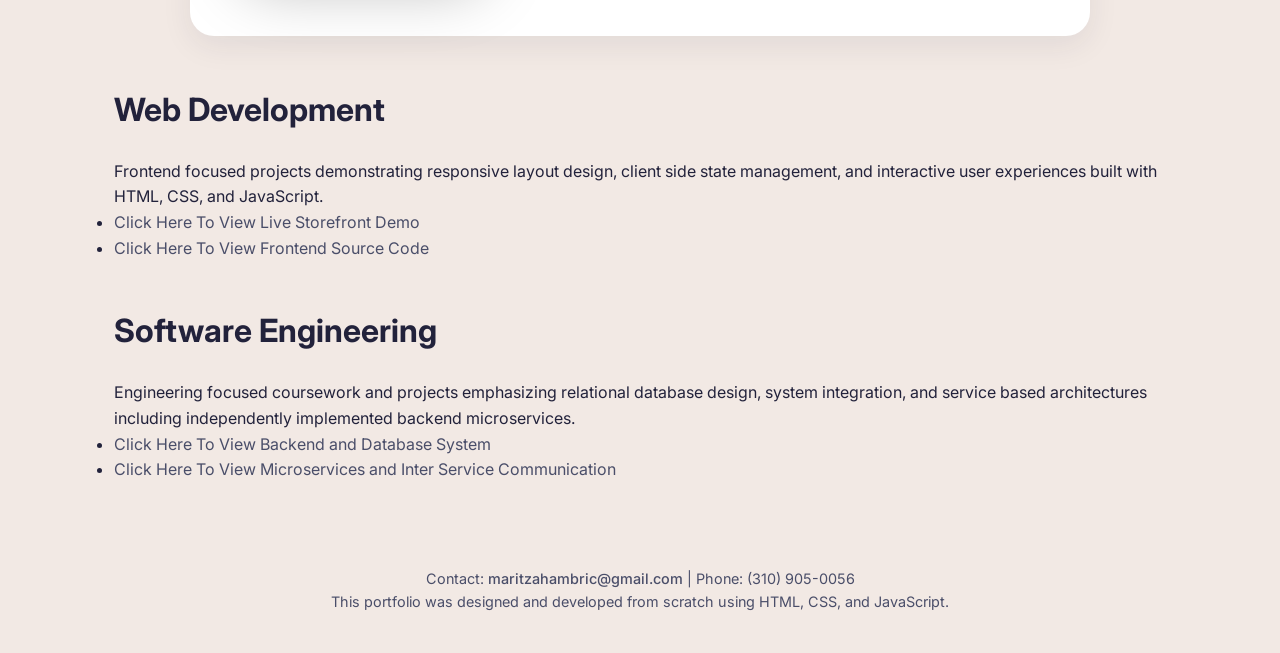
==== commit c48e27ec: "Add borders for web demo phone frame" ====
--- a/index.html
+++ b/index.html
@@ -65,7 +65,7 @@
     <h2>Featured Live Web App</h2>
 
     <div class="case-study-card">
-      <figure>
+      <figure class="live-app-preview">
         <div class="phone-frame">
           <div class="prototype-phone">
             <img
--- a/styles.css
+++ b/styles.css
@@ -541,3 +541,16 @@
   margin-top: 16px;
   align-self: flex-start;
 }
+
+/* Makes the Student PeerNest live app screenshot fit better inside the phone */
+.live-app-preview .prototype-phone img {
+  width: 100%;
+  height: 100%;
+  object-fit: cover;
+  object-position: top center;
+}
+
+/* Slightly shortens the phone frame so the preview feels less empty */
+.live-app-preview .phone-frame {
+  height: 470px;
+}
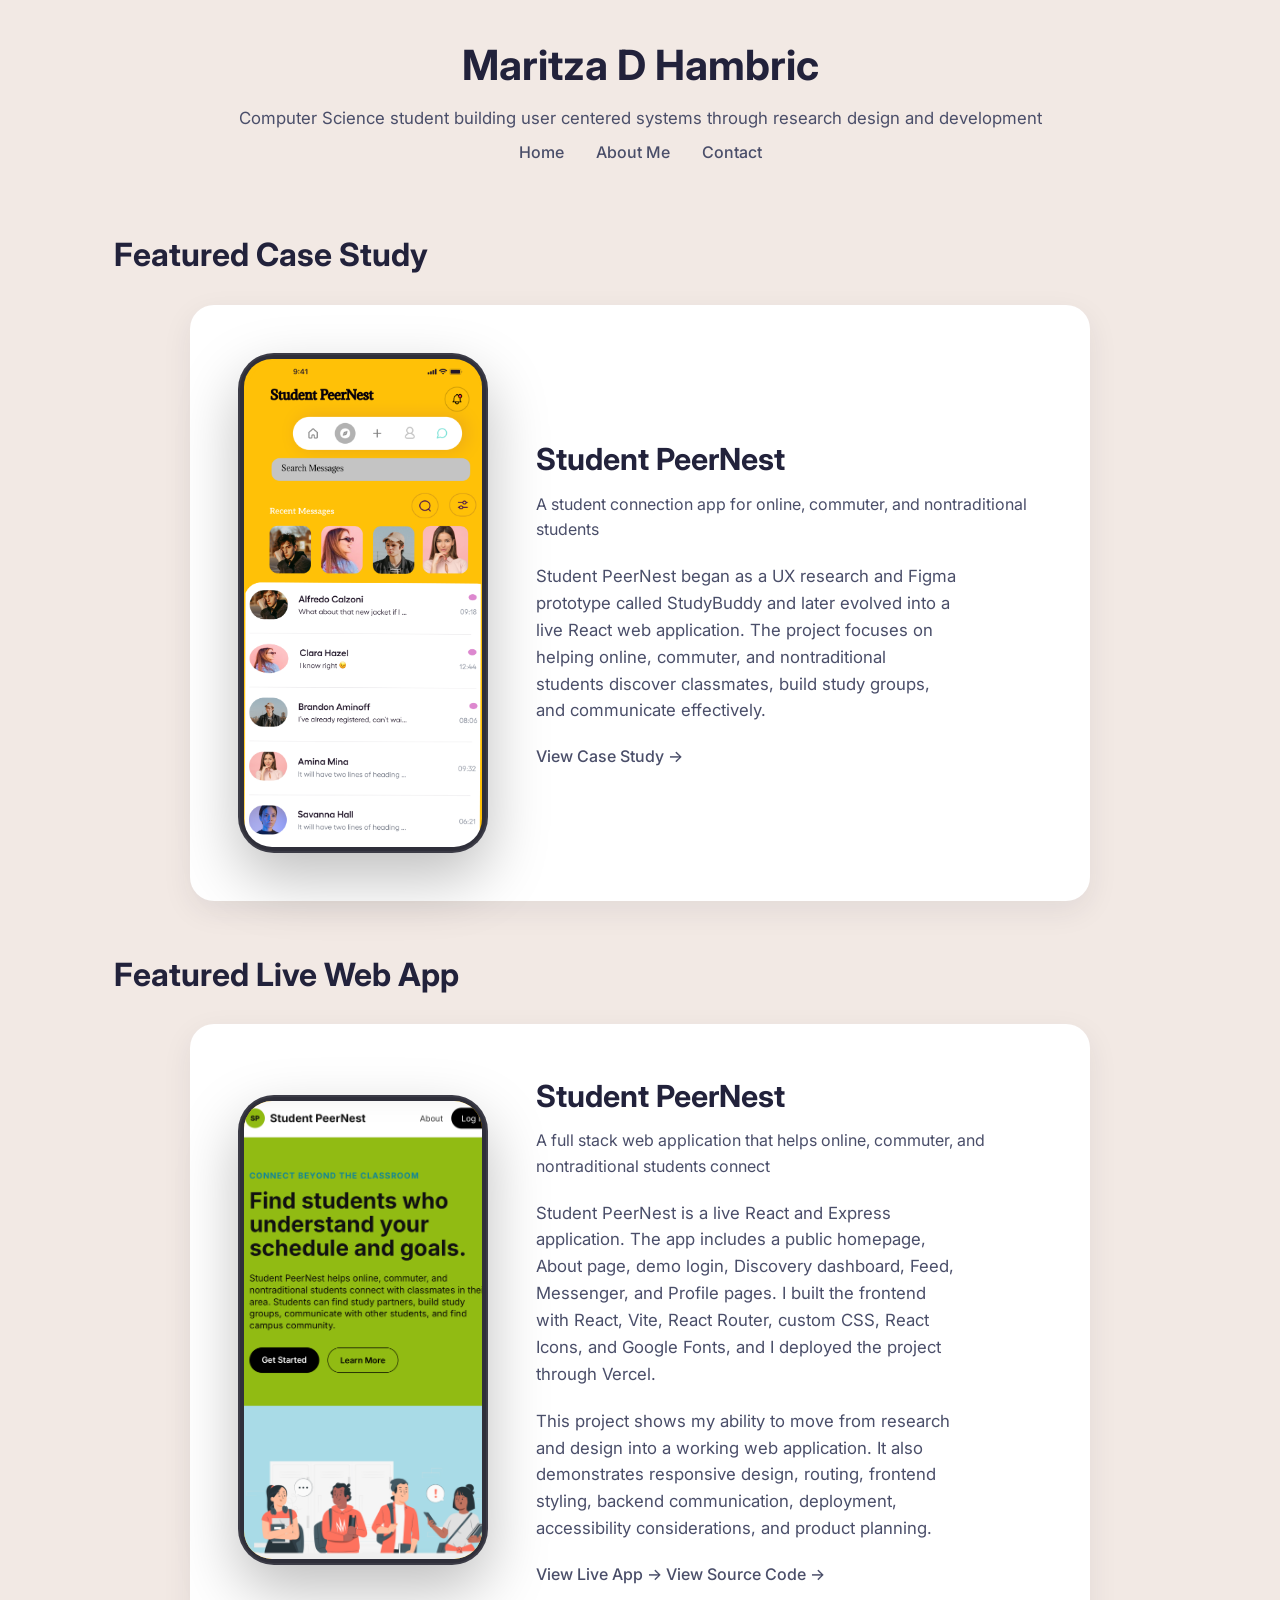
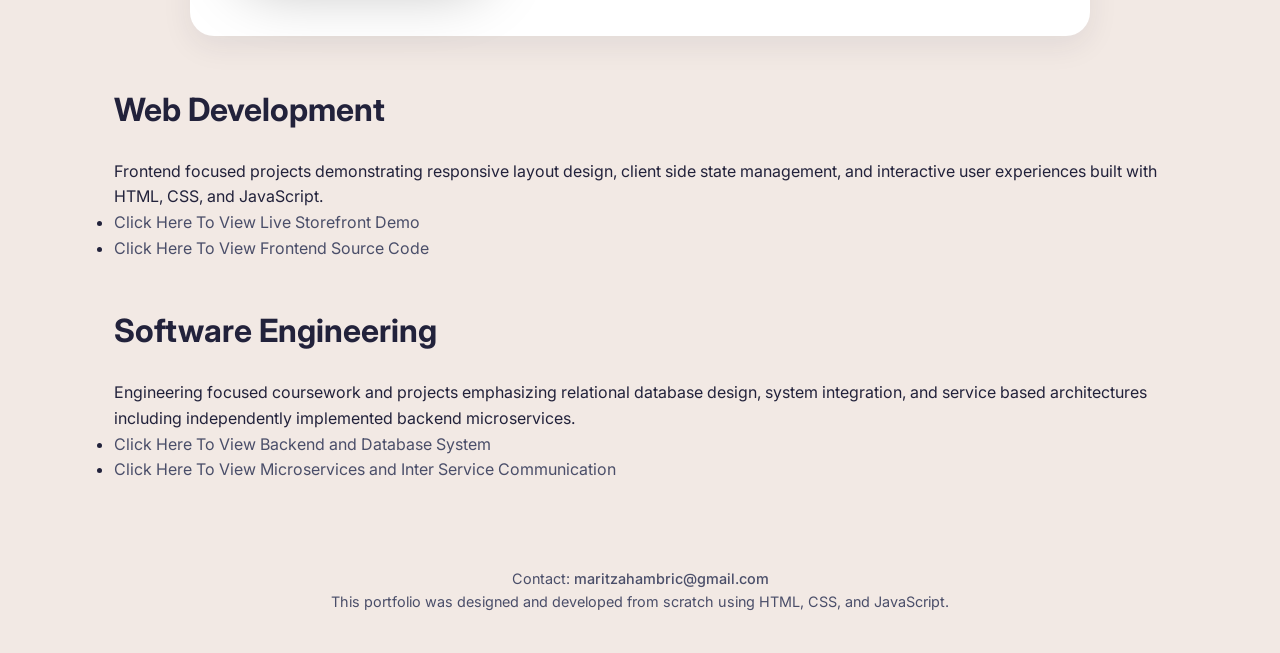
==== commit a1187014: "Add borders for web demo phone frame" ====
--- a/index.html
+++ b/index.html
@@ -173,7 +173,6 @@
     <p>
       Contact:
       <a href="mailto:maritzahambric@gmail.com">maritzahambric@gmail.com</a>
-      | Phone: (310) 905-0056
     </p>
 
     <p>
--- a/styles.css
+++ b/styles.css
@@ -547,7 +547,7 @@
   width: 100%;
   height: 100%;
   object-fit: cover;
-  object-position: top center;
+  object-position: 30% top;
 }
 
 /* Slightly shortens the phone frame so the preview feels less empty */
